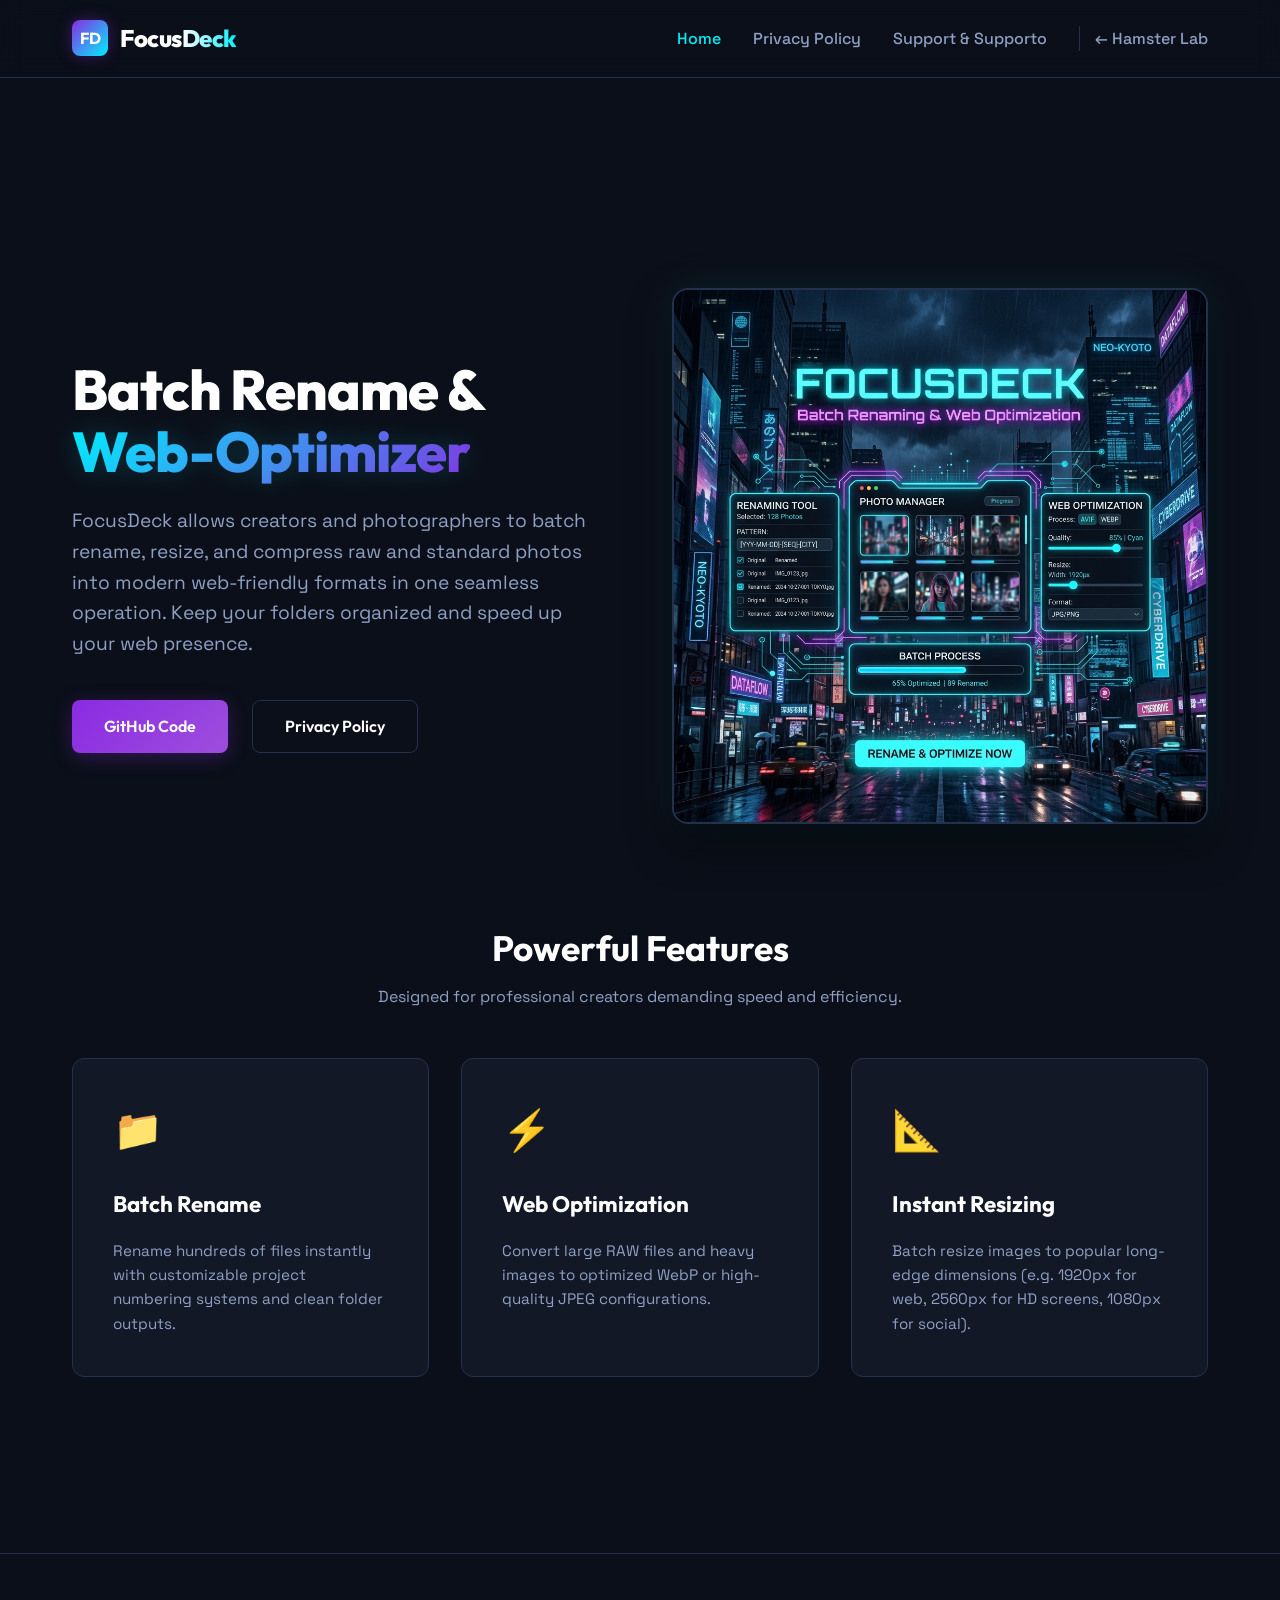
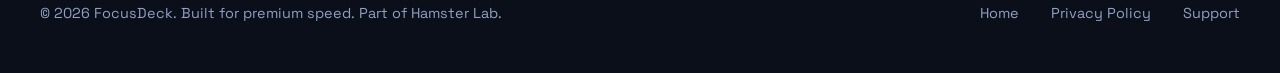
==== focusdeck/index.html @ ed293cb2 "Initial commit: Add developer portal, FocusDeck landing page, privacy policy, and assets" ====
<!DOCTYPE html>
<html lang="en">
<head>
    <meta charset="UTF-8">
    <meta name="viewport" content="width=device-width, initial-scale=1.0">
    <title>FocusDeck // Batch Rename & Web-Optimizer</title>
    <meta name="description" content="FocusDeck is a high-performance batch image renaming and web optimization tool for photographers and creators. Convert RAW and standard formats to WebP and JPEG.">
    <!-- Google Fonts -->
    <link rel="preconnect" href="https://fonts.googleapis.com">
    <link rel="preconnect" href="https://fonts.gstatic.com" crossorigin>
    <link href="https://fonts.googleapis.com/css2?family=Outfit:wght@300;400;600;800&family=Space+Grotesk:wght@400;500;700&display=swap" rel="stylesheet">
    <style>
        :root {
            --bg-base: #0b0f19;
            --bg-panel: #121826;
            --bg-inner: #1a2336;
            --color-accent: #8a2be2;
            --color-accent-hover: #9d4edd;
            --color-cyan: #00f0ff;
            --color-success: #00e676;
            --color-error: #ff1744;
            --text-primary: #ffffff;
            --text-muted: #8fa0c4;
            --border-muted: #24314c;
            --font-main: 'Space Grotesk', sans-serif;
            --font-title: 'Outfit', sans-serif;
        }

        * {
            box-sizing: border-box;
            margin: 0;
            padding: 0;
        }

        body {
            font-family: var(--font-main);
            background-color: var(--bg-base);
            color: var(--text-primary);
            line-height: 1.6;
            overflow-x: hidden;
        }

        /* Header / Navbar */
        header {
            position: fixed;
            top: 0;
            left: 0;
            right: 0;
            background: rgba(11, 15, 25, 0.8);
            backdrop-filter: blur(12px);
            border-bottom: 1px solid var(--border-muted);
            z-index: 1000;
            transition: all 0.3s ease;
        }

        .nav-container {
            max-width: 1200px;
            margin: 0 auto;
            display: flex;
            justify-content: space-between;
            align-items: center;
            padding: 1.2rem 2rem;
        }

        .logo-area {
            display: flex;
            align-items: center;
            gap: 12px;
            text-decoration: none;
            color: var(--text-primary);
            cursor: pointer;
        }

        .logo-icon {
            width: 36px;
            height: 36px;
            border-radius: 8px;
            background: linear-gradient(135deg, var(--color-accent), var(--color-cyan));
            display: flex;
            align-items: center;
            justify-content: center;
            font-weight: 700;
            font-family: var(--font-title);
            box-shadow: 0 0 15px rgba(138, 43, 226, 0.4);
        }

        .logo-text {
            font-family: var(--font-title);
            font-size: 1.5rem;
            font-weight: 800;
            letter-spacing: -0.5px;
        }

        .logo-text span {
            background: linear-gradient(to right, var(--text-primary), var(--color-cyan));
            -webkit-background-clip: text;
            -webkit-text-fill-color: transparent;
        }

        nav {
            display: flex;
            gap: 2rem;
        }

        nav a {
            color: var(--text-muted);
            text-decoration: none;
            font-weight: 500;
            transition: color 0.2s ease;
            cursor: pointer;
        }

        nav a:hover, nav a.active {
            color: var(--color-cyan);
        }

        /* Sections base */
        section {
            padding: 8rem 2rem 5rem;
            max-width: 1200px;
            margin: 0 auto;
            min-height: 80vh;
            display: none;
        }

        section.active {
            display: block;
            animation: fadeIn 0.5s ease-in-out forwards;
        }

        @keyframes fadeIn {
            from { opacity: 0; transform: translateY(15px); }
            to { opacity: 1; transform: translateY(0); }
        }

        /* Hero / Home Section */
        .hero {
            display: grid;
            grid-template-columns: 1fr 1fr;
            align-items: center;
            gap: 4rem;
            padding-top: 10rem;
        }

        .hero-info h1 {
            font-family: var(--font-title);
            font-size: 3.5rem;
            font-weight: 800;
            line-height: 1.1;
            margin-bottom: 1.5rem;
            letter-spacing: -1px;
        }

        .hero-info h1 span {
            background: linear-gradient(135deg, var(--color-cyan), var(--color-accent));
            -webkit-background-clip: text;
            -webkit-text-fill-color: transparent;
            text-shadow: 0 0 30px rgba(0, 240, 255, 0.2);
        }

        .hero-info p {
            color: var(--text-muted);
            font-size: 1.2rem;
            margin-bottom: 2.5rem;
        }

        .btn-group {
            display: flex;
            gap: 1.5rem;
        }

        .btn {
            display: inline-flex;
            align-items: center;
            justify-content: center;
            padding: 0.8rem 2rem;
            border-radius: 8px;
            font-family: var(--font-title);
            font-size: 1rem;
            font-weight: 600;
            text-decoration: none;
            transition: all 0.2s ease;
            cursor: pointer;
        }

        .btn-primary {
            background: linear-gradient(135deg, var(--color-accent), var(--color-accent-hover));
            color: white;
            box-shadow: 0 4px 20px rgba(138, 43, 226, 0.3);
            border: none;
        }

        .btn-primary:hover {
            transform: translateY(-2px);
            box-shadow: 0 6px 25px rgba(138, 43, 226, 0.5);
        }

        .btn-secondary {
            background: transparent;
            color: var(--text-primary);
            border: 1px solid var(--border-muted);
        }

        .btn-secondary:hover {
            border-color: var(--color-cyan);
            color: var(--color-cyan);
        }

        .hero-visual {
            position: relative;
            display: flex;
            justify-content: center;
            align-items: center;
        }

        .hero-visual img {
            max-width: 100%;
            border-radius: 16px;
            border: 2px solid var(--border-muted);
            box-shadow: 0 20px 40px rgba(0, 0, 0, 0.5), 0 0 40px rgba(0, 240, 255, 0.1);
        }

        /* Features Grid */
        .features-grid {
            display: grid;
            grid-template-columns: repeat(auto-fit, minmax(280px, 1fr));
            gap: 2rem;
            margin-top: 3rem;
        }

        .feature-card {
            background-color: var(--bg-panel);
            border: 1px solid var(--border-muted);
            border-radius: 12px;
            padding: 2.5rem;
            transition: all 0.3s ease;
        }

        .feature-card:hover {
            transform: translateY(-5px);
            border-color: var(--color-cyan);
            box-shadow: 0 10px 30px rgba(0, 240, 255, 0.05);
        }

        .feature-icon {
            font-size: 2.5rem;
            margin-bottom: 1.5rem;
            color: var(--color-cyan);
        }

        .feature-card h3 {
            font-family: var(--font-title);
            font-size: 1.4rem;
            margin-bottom: 1rem;
        }

        .feature-card p {
            color: var(--text-muted);
            font-size: 0.95rem;
        }

        /* Content Containers */
        .content-container {
            background-color: var(--bg-panel);
            border: 1px solid var(--border-muted);
            border-radius: 12px;
            padding: 3.5rem;
            max-width: 900px;
            margin: 0 auto;
        }

        .content-container h2 {
            font-family: var(--font-title);
            font-size: 2.2rem;
            margin-bottom: 1.5rem;
            background: linear-gradient(135deg, #fff, var(--color-cyan));
            -webkit-background-clip: text;
            -webkit-text-fill-color: transparent;
        }

        .content-container h3 {
            font-family: var(--font-title);
            font-size: 1.3rem;
            margin-top: 2rem;
            margin-bottom: 0.8rem;
            color: var(--color-cyan);
        }

        .content-container p, .content-container ul {
            color: var(--text-muted);
            margin-bottom: 1.2rem;
            font-size: 1.05rem;
        }

        .content-container ul {
            padding-left: 1.5rem;
        }

        .content-container li {
            margin-bottom: 0.5rem;
        }

        /* Footer */
        footer {
            border-top: 1px solid var(--border-muted);
            background-color: var(--bg-base);
            padding: 3rem 2rem;
            margin-top: 6rem;
        }

        .footer-content {
            max-width: 1200px;
            margin: 0 auto;
            display: flex;
            justify-content: space-between;
            align-items: center;
            flex-wrap: wrap;
            gap: 1.5rem;
        }

        .footer-text {
            color: var(--text-muted);
            font-size: 0.9rem;
        }

        .footer-links {
            display: flex;
            gap: 2rem;
        }

        .footer-links a {
            color: var(--text-muted);
            text-decoration: none;
            font-size: 0.9rem;
            transition: color 0.2s ease;
            cursor: pointer;
        }

        .footer-links a:hover {
            color: var(--color-cyan);
        }
    </style>
</head>
<body>

    <header>
        <div class="nav-container">
            <a onclick="showSection('home')" class="logo-area">
                <div class="logo-icon">FD</div>
                <div class="logo-text">Focus<span>Deck</span></div>
            </a>
            <nav>
                <a id="nav-home" onclick="showSection('home')" class="active">Home</a>
                <a id="nav-privacy" onclick="showSection('privacy')">Privacy Policy</a>
                <a id="nav-support" onclick="showSection('support')">Support & Supporto</a>
                <a href="../" style="color: var(--text-muted); border-left: 1px solid var(--border-muted); padding-left: 15px;">← Hamster Lab</a>
            </nav>
        </div>
    </header>

    <!-- HOME SECTION -->
    <section id="home" class="active">
        <div class="hero">
            <div class="hero-info">
                <h1>Batch Rename & <span>Web-Optimizer</span></h1>
                <p>FocusDeck allows creators and photographers to batch rename, resize, and compress raw and standard photos into modern web-friendly formats in one seamless operation. Keep your folders organized and speed up your web presence.</p>
                <div class="btn-group">
                    <a href="https://github.com/warhamster8/focus_deck" class="btn btn-primary">GitHub Code</a>
                    <a onclick="showSection('privacy')" class="btn btn-secondary">Privacy Policy</a>
                </div>
            </div>
            <div class="hero-visual">
                <img src="assets/hero.png" alt="FocusDeck UI Screenshot Mockup">
            </div>
        </div>

        <div style="margin-top: 6rem; text-align: center;">
            <h2 style="font-family: var(--font-title); font-size: 2.2rem; margin-bottom: 0.5rem;">Powerful Features</h2>
            <p style="color: var(--text-muted); margin-bottom: 2rem;">Designed for professional creators demanding speed and efficiency.</p>
        </div>

        <div class="features-grid">
            <div class="feature-card">
                <div class="feature-icon">📁</div>
                <h3>Batch Rename</h3>
                <p>Rename hundreds of files instantly with customizable project numbering systems and clean folder outputs.</p>
            </div>
            <div class="feature-card">
                <div class="feature-icon">⚡</div>
                <h3>Web Optimization</h3>
                <p>Convert large RAW files and heavy images to optimized WebP or high-quality JPEG configurations.</p>
            </div>
            <div class="feature-card">
                <div class="feature-icon">📐</div>
                <h3>Instant Resizing</h3>
                <p>Batch resize images to popular long-edge dimensions (e.g. 1920px for web, 2560px for HD screens, 1080px for social).</p>
            </div>
        </div>
    </section>

    <!-- PRIVACY POLICY SECTION -->
    <section id="privacy">
        <div class="content-container">
            <h2>Privacy Policy</h2>
            <p><strong>Last updated: May 25, 2026</strong></p>
            
            <p>This Privacy Policy describes how <strong>FocusDeck</strong> processes and handles your data. We respect your privacy and are committed to protecting it.</p>
            
            <h3>1. Personal Data & Information Collection</h3>
            <p>FocusDeck is a fully local application. We <strong>do not collect, store, transmit, or share</strong> any personal information, usage metrics, diagnostic telemetry, or analytics data. All your actions, including folder choices, files processed, and optimization settings, remain strictly on your local computer.</p>
            
            <h3>2. File Processing</h3>
            <p>All image loading, renaming, conversions, and resizing calculations are performed entirely <strong>on your local machine</strong>. FocusDeck does not upload your files to any external servers or third-party web services.</p>
            
            <h3>3. Third-Party Services</h3>
            <p>FocusDeck does not integrate with any third-party advertising networks, tracking libraries, or analytics platforms.</p>
            
            <h3>4. Updates & Changes</h3>
            <p>We may update our Privacy Policy from time to time. Any changes will be posted on this page with an updated modification date.</p>
            
            <h3>5. Contact Us</h3>
            <p>If you have any questions or suggestions about our Privacy Policy, do not hesitate to contact us at the support page provided on this website.</p>
        </div>
    </section>

    <!-- SUPPORT SECTION -->
    <section id="support">
        <div class="content-container">
            <h2>Support & Supporto Tecnico</h2>
            <p>Need help or have questions about FocusDeck? We're here to help you get the most out of your batch image renaming and optimization.</p>
            
            <h3>How to get support:</h3>
            <ul>
                <li><strong>GitHub Issues (Recommended):</strong> Submit bugs or request new features directly on our <a href="https://github.com/warhamster8/focus_deck/issues" style="color: var(--color-cyan); text-decoration: none;">GitHub Issues Page</a>.</li>
                <li><strong>Contact Creator:</strong> Open an inquiry or join the discussion in the repository repository.</li>
            </ul>
            
            <h3>Frequently Asked Questions:</h3>
            <p><strong>Q: What file formats are supported?</strong><br>A: FocusDeck supports RAW formats (RAF, CR2, NEF, DNG, ARW, ORF, RW2, etc.) and standard formats (JPEG, PNG).</p>
            <p><strong>Q: Can I use it offline?</strong><br>A: Yes! FocusDeck runs entirely locally on your machine and does not require an active internet connection to process photos.</p>
        </div>
    </section>

    <footer>
        <div class="footer-content">
            <div class="footer-text">
                &copy; 2026 FocusDeck. Built for premium speed. Part of Hamster Lab.
            </div>
            <div class="footer-links">
                <a onclick="showSection('home')">Home</a>
                <a onclick="showSection('privacy')">Privacy Policy</a>
                <a onclick="showSection('support')">Support</a>
            </div>
        </div>
    </footer>

    <script>
        function showSection(sectionId) {
            // Hide all sections
            document.querySelectorAll('section').forEach(section => {
                section.classList.remove('active');
            });
            // Show target section
            document.getElementById(sectionId).classList.add('active');

            // Update nav active state
            document.querySelectorAll('nav a').forEach(link => {
                link.classList.remove('active');
            });
            const activeLink = document.getElementById('nav-' + sectionId);
            if (activeLink) {
                activeLink.classList.add('active');
            }

            // Scroll to top
            window.scrollTo({ top: 0, behavior: 'smooth' });
        }
    </script>
</body>
</html>
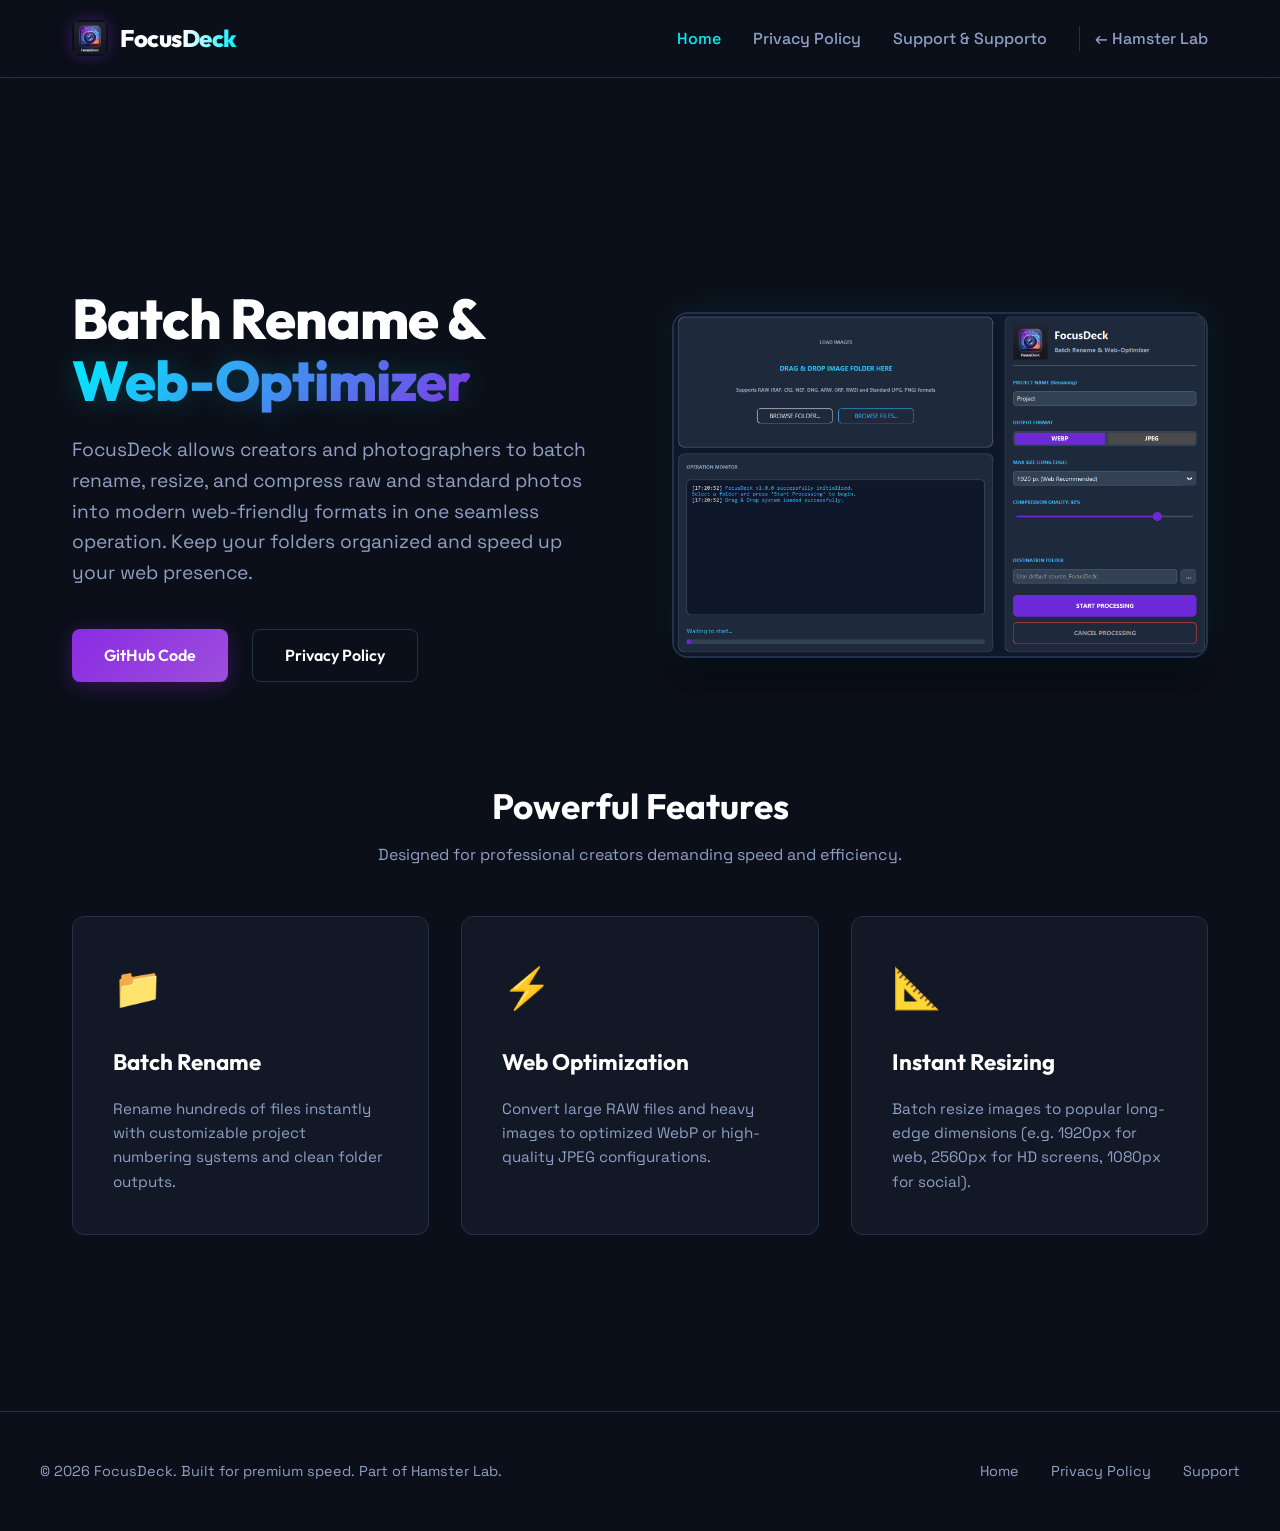
==== commit 18dcf133: "design: use official application logo and real application screenshot in landing pages" ====
--- a/focusdeck/index.html
+++ b/focusdeck/index.html
@@ -71,16 +71,11 @@
             cursor: pointer;
         }
 
-        .logo-icon {
+        .logo-img {
             width: 36px;
             height: 36px;
             border-radius: 8px;
-            background: linear-gradient(135deg, var(--color-accent), var(--color-cyan));
-            display: flex;
-            align-items: center;
-            justify-content: center;
-            font-weight: 700;
-            font-family: var(--font-title);
+            object-fit: contain;
             box-shadow: 0 0 15px rgba(138, 43, 226, 0.4);
         }
 
@@ -346,7 +341,7 @@
     <header>
         <div class="nav-container">
             <a onclick="showSection('home')" class="logo-area">
-                <div class="logo-icon">FD</div>
+                <img src="assets/logo.png" class="logo-img" alt="FocusDeck Logo">
                 <div class="logo-text">Focus<span>Deck</span></div>
             </a>
             <nav>
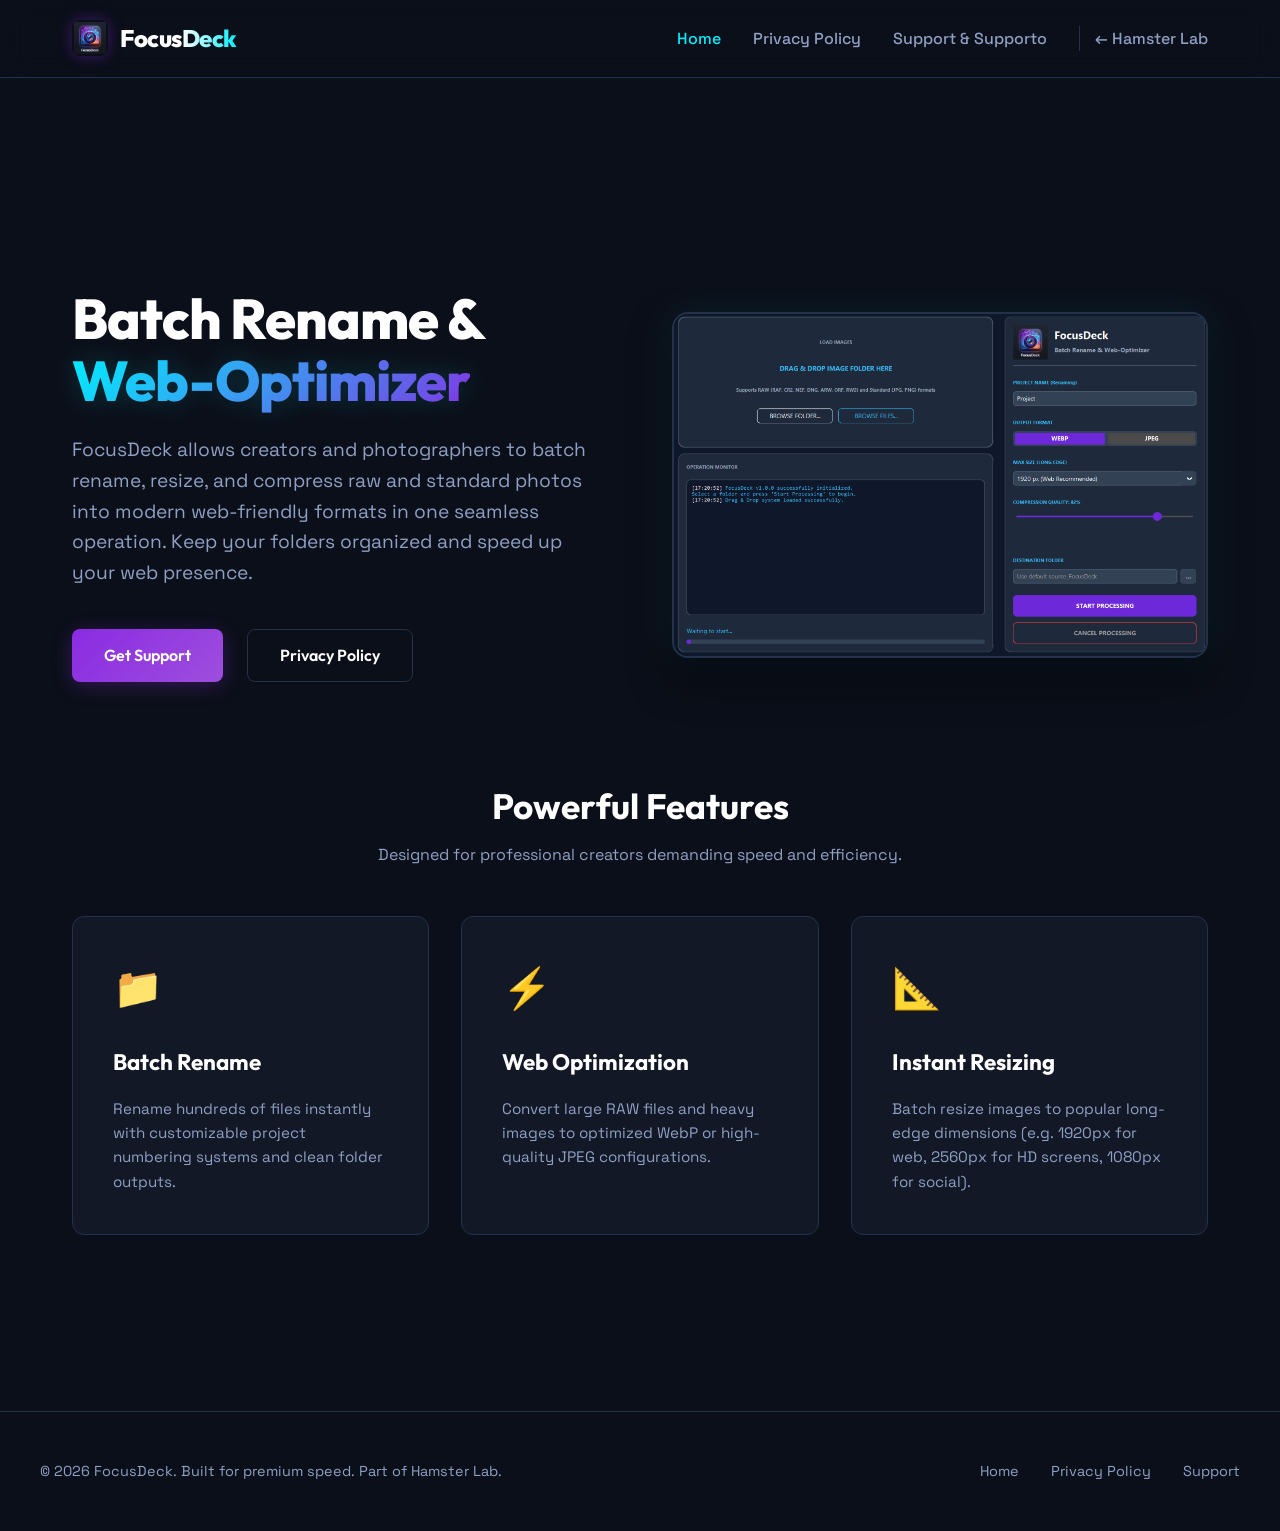
==== commit 2cd9e176: "docs: remove github links and add email support" ====
--- a/focusdeck/index.html
+++ b/focusdeck/index.html
@@ -360,7 +360,7 @@
                 <h1>Batch Rename & <span>Web-Optimizer</span></h1>
                 <p>FocusDeck allows creators and photographers to batch rename, resize, and compress raw and standard photos into modern web-friendly formats in one seamless operation. Keep your folders organized and speed up your web presence.</p>
                 <div class="btn-group">
-                    <a href="https://github.com/warhamster8/focus_deck" class="btn btn-primary">GitHub Code</a>
+                    <a onclick="showSection('support')" class="btn btn-primary">Get Support</a>
                     <a onclick="showSection('privacy')" class="btn btn-secondary">Privacy Policy</a>
                 </div>
             </div>
@@ -426,8 +426,8 @@
             
             <h3>How to get support:</h3>
             <ul>
-                <li><strong>GitHub Issues (Recommended):</strong> Submit bugs or request new features directly on our <a href="https://github.com/warhamster8/focus_deck/issues" style="color: var(--color-cyan); text-decoration: none;">GitHub Issues Page</a>.</li>
-                <li><strong>Contact Creator:</strong> Open an inquiry or join the discussion in the repository repository.</li>
+                <li><strong>Email Support:</strong> Send us your questions or issues directly at <a href="mailto:support@hamsterlabs.com" style="color: var(--color-cyan); text-decoration: none;">support@hamsterlabs.com</a>.</li>
+                <li><strong>Feature Requests:</strong> Feel free to send suggestions for new features via email.</li>
             </ul>
             
             <h3>Frequently Asked Questions:</h3>
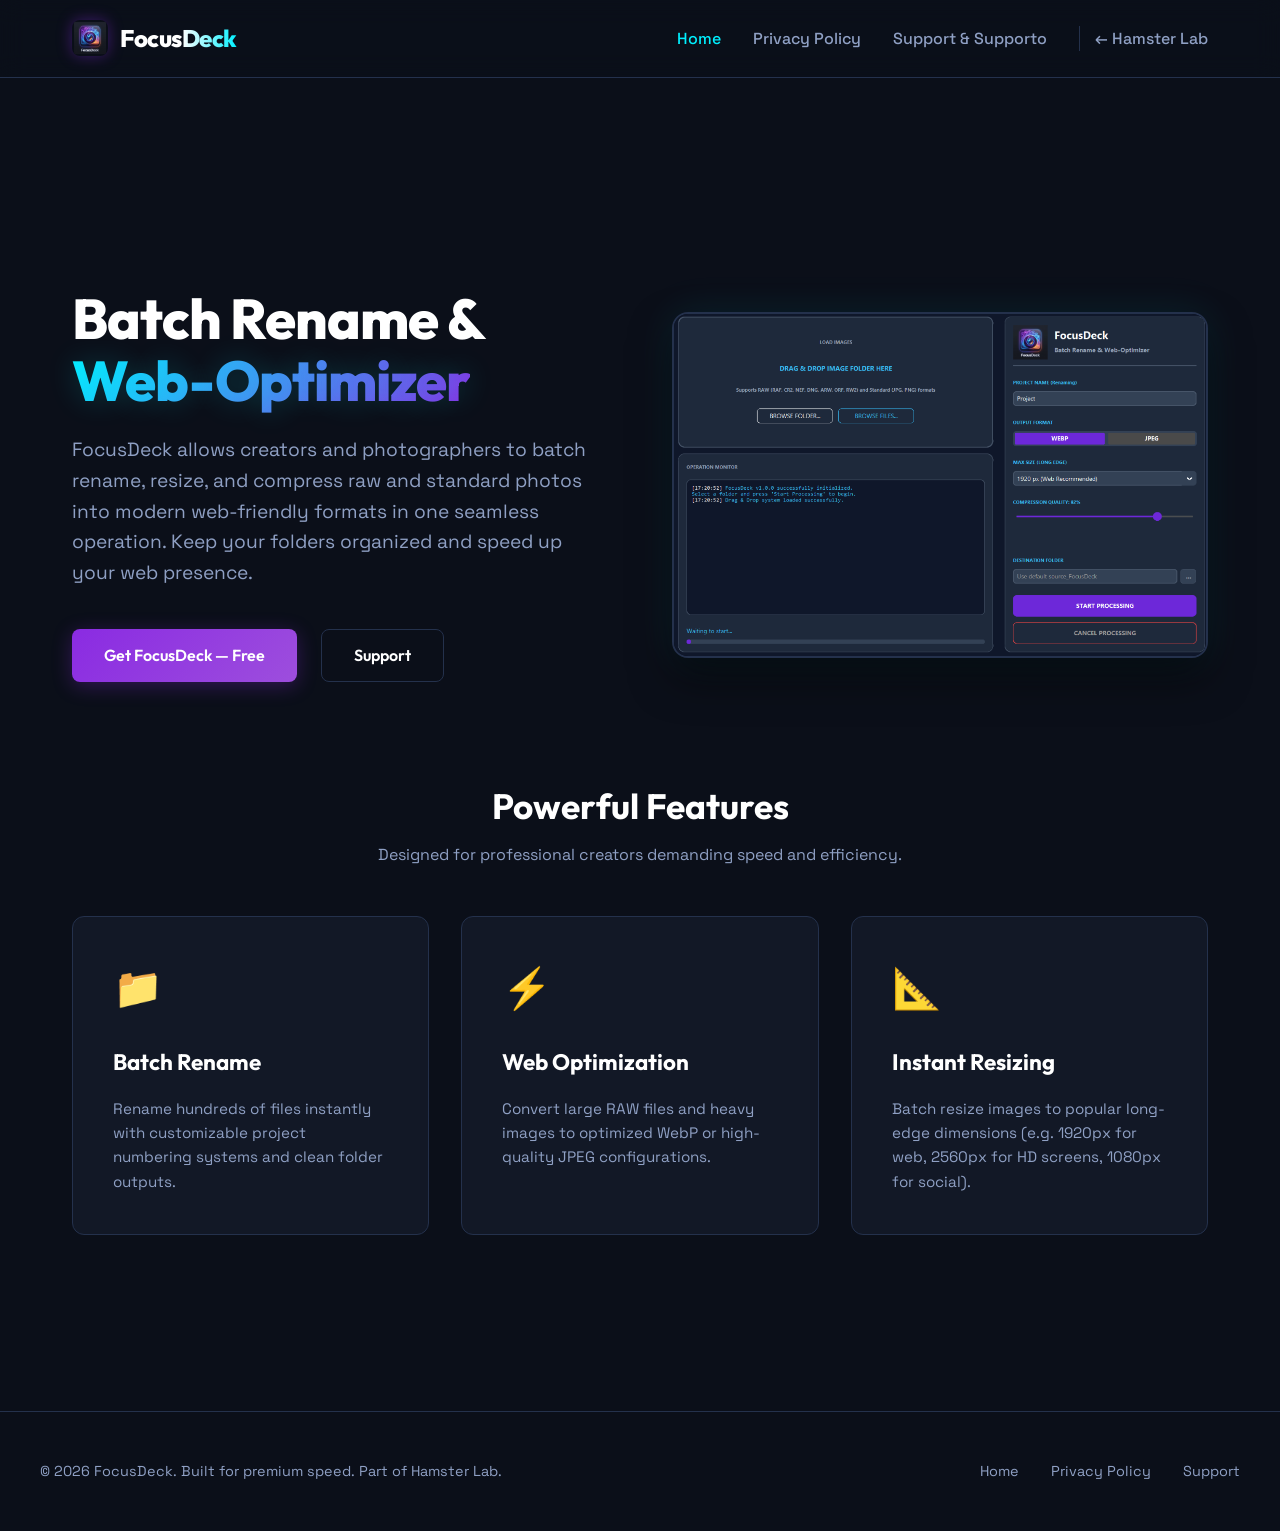
==== commit 6e3bbacf: "Collega i pulsanti software ai prodotti Gumroad (offerta libera) - LiveMark: 'Get LiveMark' ora punt" ====
--- a/focusdeck/index.html
+++ b/focusdeck/index.html
@@ -360,8 +360,8 @@
                 <h1>Batch Rename & <span>Web-Optimizer</span></h1>
                 <p>FocusDeck allows creators and photographers to batch rename, resize, and compress raw and standard photos into modern web-friendly formats in one seamless operation. Keep your folders organized and speed up your web presence.</p>
                 <div class="btn-group">
-                    <a onclick="showSection('support')" class="btn btn-primary">Get Support</a>
-                    <a onclick="showSection('privacy')" class="btn btn-secondary">Privacy Policy</a>
+                    <a href="https://hamsterlab.gumroad.com/l/focusdeck" target="_blank" class="btn btn-primary">Get FocusDeck — Free</a>
+                    <a onclick="showSection('support')" class="btn btn-secondary">Support</a>
                 </div>
             </div>
             <div class="hero-visual">
@@ -426,8 +426,7 @@
             
             <h3>How to get support:</h3>
             <ul>
-                <li><strong>Email Support:</strong> Send us your questions or issues directly at <a href="mailto:support@hamsterlabs.com" style="color: var(--color-cyan); text-decoration: none;">support@hamsterlabs.com</a>.</li>
-                <li><strong>Feature Requests:</strong> Feel free to send suggestions for new features via email.</li>
+                <li><strong>Bug & Support:</strong> Open an issue directly on our <a href="https://github.com/warhamster8/focus_deck/issues" target="_blank" style="color: var(--color-cyan); text-decoration: none;">GitHub Issues Page</a>.</li>
             </ul>
             
             <h3>Frequently Asked Questions:</h3>
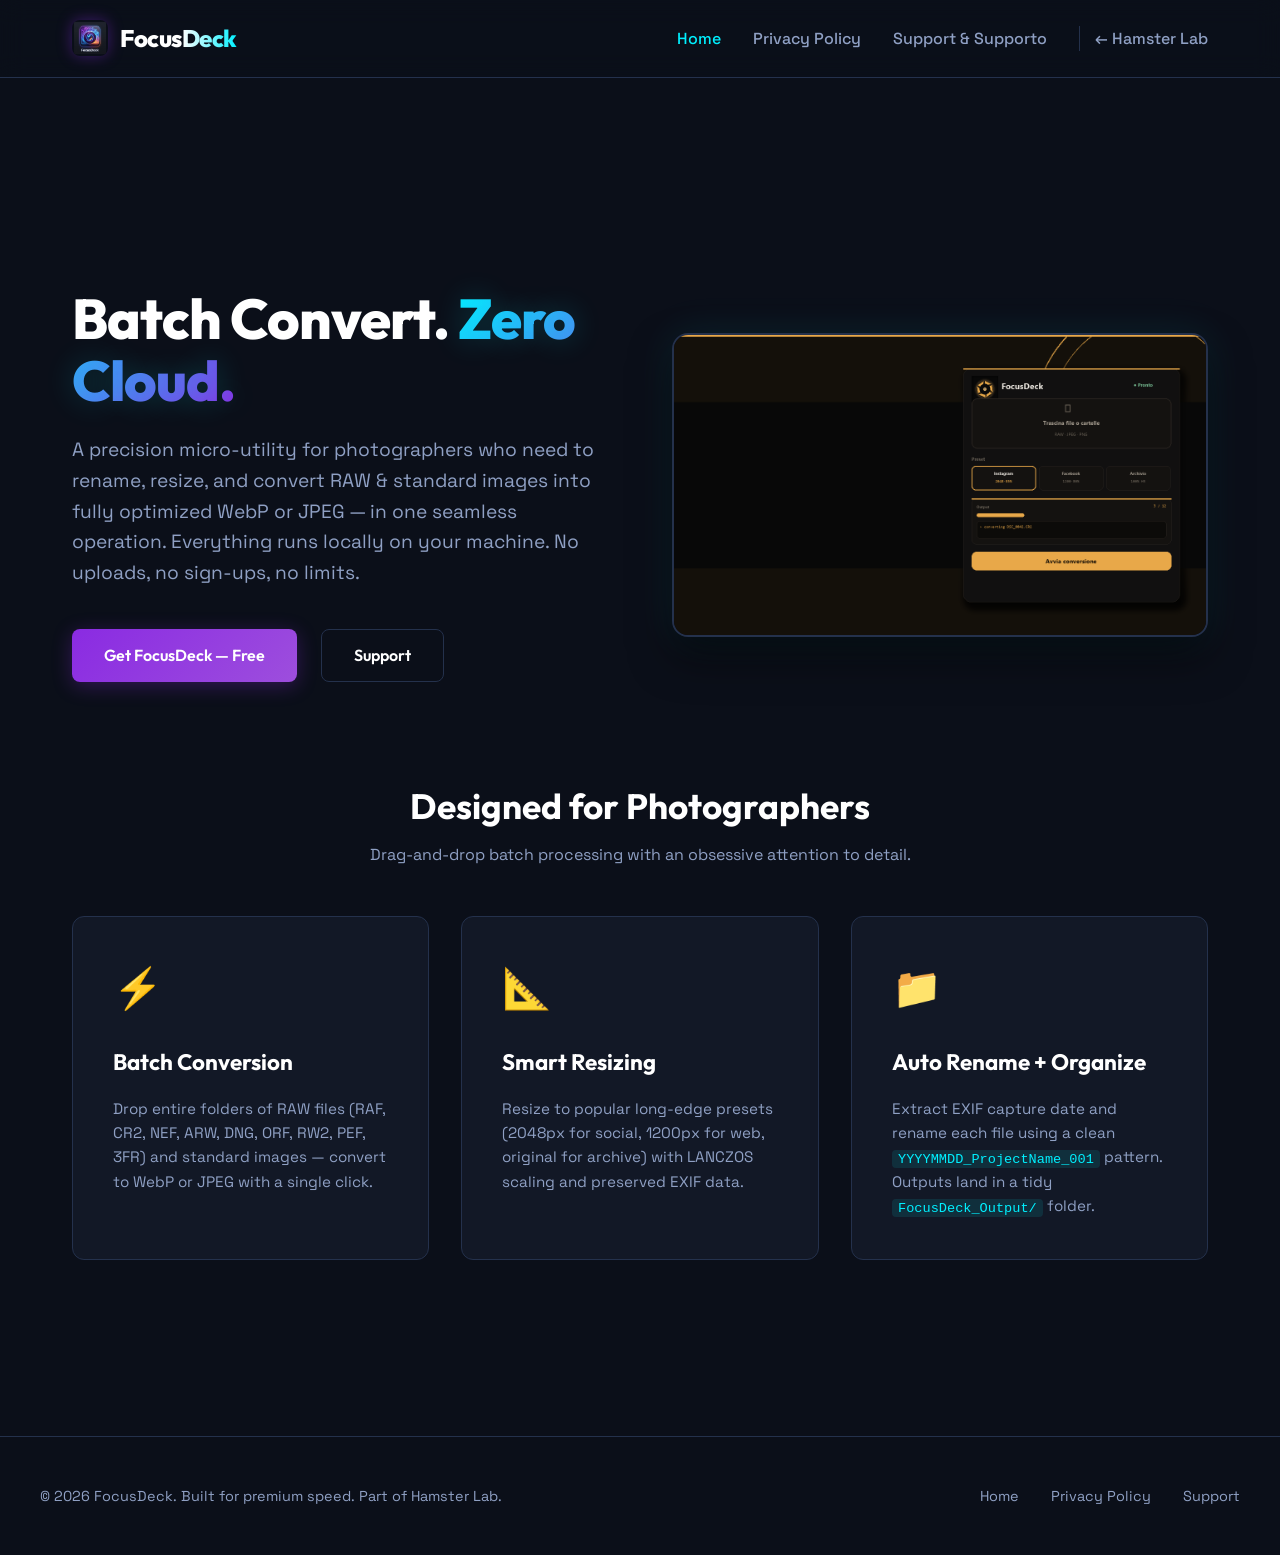
==== commit 9c24a895: "Update FocusDeck landing page and privacy policy - Revised software description to emphasize batch c" ====
--- a/focusdeck/index.html
+++ b/focusdeck/index.html
@@ -3,8 +3,9 @@
 <head>
     <meta charset="UTF-8">
     <meta name="viewport" content="width=device-width, initial-scale=1.0">
-    <title>FocusDeck // Batch Rename & Web-Optimizer</title>
-    <meta name="description" content="FocusDeck is a high-performance batch image renaming and web optimization tool for photographers and creators. Convert RAW and standard formats to WebP and JPEG.">
+    <title>FocusDeck // Batch Convert. Zero Cloud.</title>
+    <meta name="description" content="FocusDeck is a high-performance batch image converter and web optimization tool for photographers and creators. Convert RAW and standard formats to WebP and JPEG — fully offline.">
+    <link rel="icon" type="image/png" href="assets/logo.png">
     <!-- Google Fonts -->
     <link rel="preconnect" href="https://fonts.googleapis.com">
     <link rel="preconnect" href="https://fonts.gstatic.com" crossorigin>
@@ -254,6 +255,14 @@
             font-size: 0.95rem;
         }
 
+        .feature-card code {
+            background: rgba(0, 240, 255, 0.1);
+            color: var(--color-cyan);
+            padding: 0.1rem 0.4rem;
+            border-radius: 4px;
+            font-size: 0.85rem;
+        }
+
         /* Content Containers */
         .content-container {
             background-color: var(--bg-panel);
@@ -357,38 +366,38 @@
     <section id="home" class="active">
         <div class="hero">
             <div class="hero-info">
-                <h1>Batch Rename & <span>Web-Optimizer</span></h1>
-                <p>FocusDeck allows creators and photographers to batch rename, resize, and compress raw and standard photos into modern web-friendly formats in one seamless operation. Keep your folders organized and speed up your web presence.</p>
+                <h1>Batch Convert. <span>Zero Cloud.</span></h1>
+                <p>A precision micro-utility for photographers who need to rename, resize, and convert RAW &amp; standard images into fully optimized WebP or JPEG — in one seamless operation. Everything runs locally on your machine. No uploads, no sign-ups, no limits.</p>
                 <div class="btn-group">
                     <a href="https://hamsterlab.gumroad.com/l/focusdeck" target="_blank" class="btn btn-primary">Get FocusDeck — Free</a>
                     <a onclick="showSection('support')" class="btn btn-secondary">Support</a>
                 </div>
             </div>
             <div class="hero-visual">
-                <img src="assets/hero.png" alt="FocusDeck UI Screenshot Mockup">
+                <img src="assets/hero.png" alt="FocusDeck App Mockup">
             </div>
         </div>
 
         <div style="margin-top: 6rem; text-align: center;">
-            <h2 style="font-family: var(--font-title); font-size: 2.2rem; margin-bottom: 0.5rem;">Powerful Features</h2>
-            <p style="color: var(--text-muted); margin-bottom: 2rem;">Designed for professional creators demanding speed and efficiency.</p>
+            <h2 style="font-family: var(--font-title); font-size: 2.2rem; margin-bottom: 0.5rem;">Designed for Photographers</h2>
+            <p style="color: var(--text-muted); margin-bottom: 2rem;">Drag-and-drop batch processing with an obsessive attention to detail.</p>
         </div>
 
         <div class="features-grid">
             <div class="feature-card">
-                <div class="feature-icon">📁</div>
-                <h3>Batch Rename</h3>
-                <p>Rename hundreds of files instantly with customizable project numbering systems and clean folder outputs.</p>
-            </div>
-            <div class="feature-card">
                 <div class="feature-icon">⚡</div>
-                <h3>Web Optimization</h3>
-                <p>Convert large RAW files and heavy images to optimized WebP or high-quality JPEG configurations.</p>
+                <h3>Batch Conversion</h3>
+                <p>Drop entire folders of RAW files (RAF, CR2, NEF, ARW, DNG, ORF, RW2, PEF, 3FR) and standard images — convert to WebP or JPEG with a single click.</p>
             </div>
             <div class="feature-card">
                 <div class="feature-icon">📐</div>
-                <h3>Instant Resizing</h3>
-                <p>Batch resize images to popular long-edge dimensions (e.g. 1920px for web, 2560px for HD screens, 1080px for social).</p>
+                <h3>Smart Resizing</h3>
+                <p>Resize to popular long-edge presets (2048px for social, 1200px for web, original for archive) with LANCZOS scaling and preserved EXIF data.</p>
+            </div>
+            <div class="feature-card">
+                <div class="feature-icon">📁</div>
+                <h3>Auto Rename + Organize</h3>
+                <p>Extract EXIF capture date and rename each file using a clean <code>YYYYMMDD_ProjectName_001</code> pattern. Outputs land in a tidy <code>FocusDeck_Output/</code> folder.</p>
             </div>
         </div>
     </section>
@@ -397,7 +406,7 @@
     <section id="privacy">
         <div class="content-container">
             <h2>Privacy Policy</h2>
-            <p><strong>Last updated: May 25, 2026</strong></p>
+            <p><strong>Last updated: June 9, 2026</strong></p>
             
             <p>This Privacy Policy describes how <strong>FocusDeck</strong> processes and handles your data. We respect your privacy and are committed to protecting it.</p>
             
@@ -430,8 +439,10 @@
             </ul>
             
             <h3>Frequently Asked Questions:</h3>
-            <p><strong>Q: What file formats are supported?</strong><br>A: FocusDeck supports RAW formats (RAF, CR2, NEF, DNG, ARW, ORF, RW2, etc.) and standard formats (JPEG, PNG).</p>
-            <p><strong>Q: Can I use it offline?</strong><br>A: Yes! FocusDeck runs entirely locally on your machine and does not require an active internet connection to process photos.</p>
+            <p><strong>Q: What file formats are supported?</strong><br>A: FocusDeck supports all major RAW formats (RAF, CR2, NEF, DNG, ARW, ORF, RW2, PEF, 3FR) and standard formats (JPEG, PNG).</p>
+            <p><strong>Q: Does it run fully offline?</strong><br>A: Yes. FocusDeck runs entirely on your local machine — no internet connection required. No data ever leaves your computer.</p>
+            <p><strong>Q: Which output formats are available?</strong><br>A: You can export to optimized WebP (best compression for web) or high-quality JPEG with configurable quality and resizing presets.</p>
+            <p><strong>Q: Is FocusDeck really free?</strong><br>A: Yes — the application is completely free to download and use. If it helps your workflow, you can support the project with a voluntary contribution via Gumroad. No purchase required, no paywall.</p>
         </div>
     </section>
 
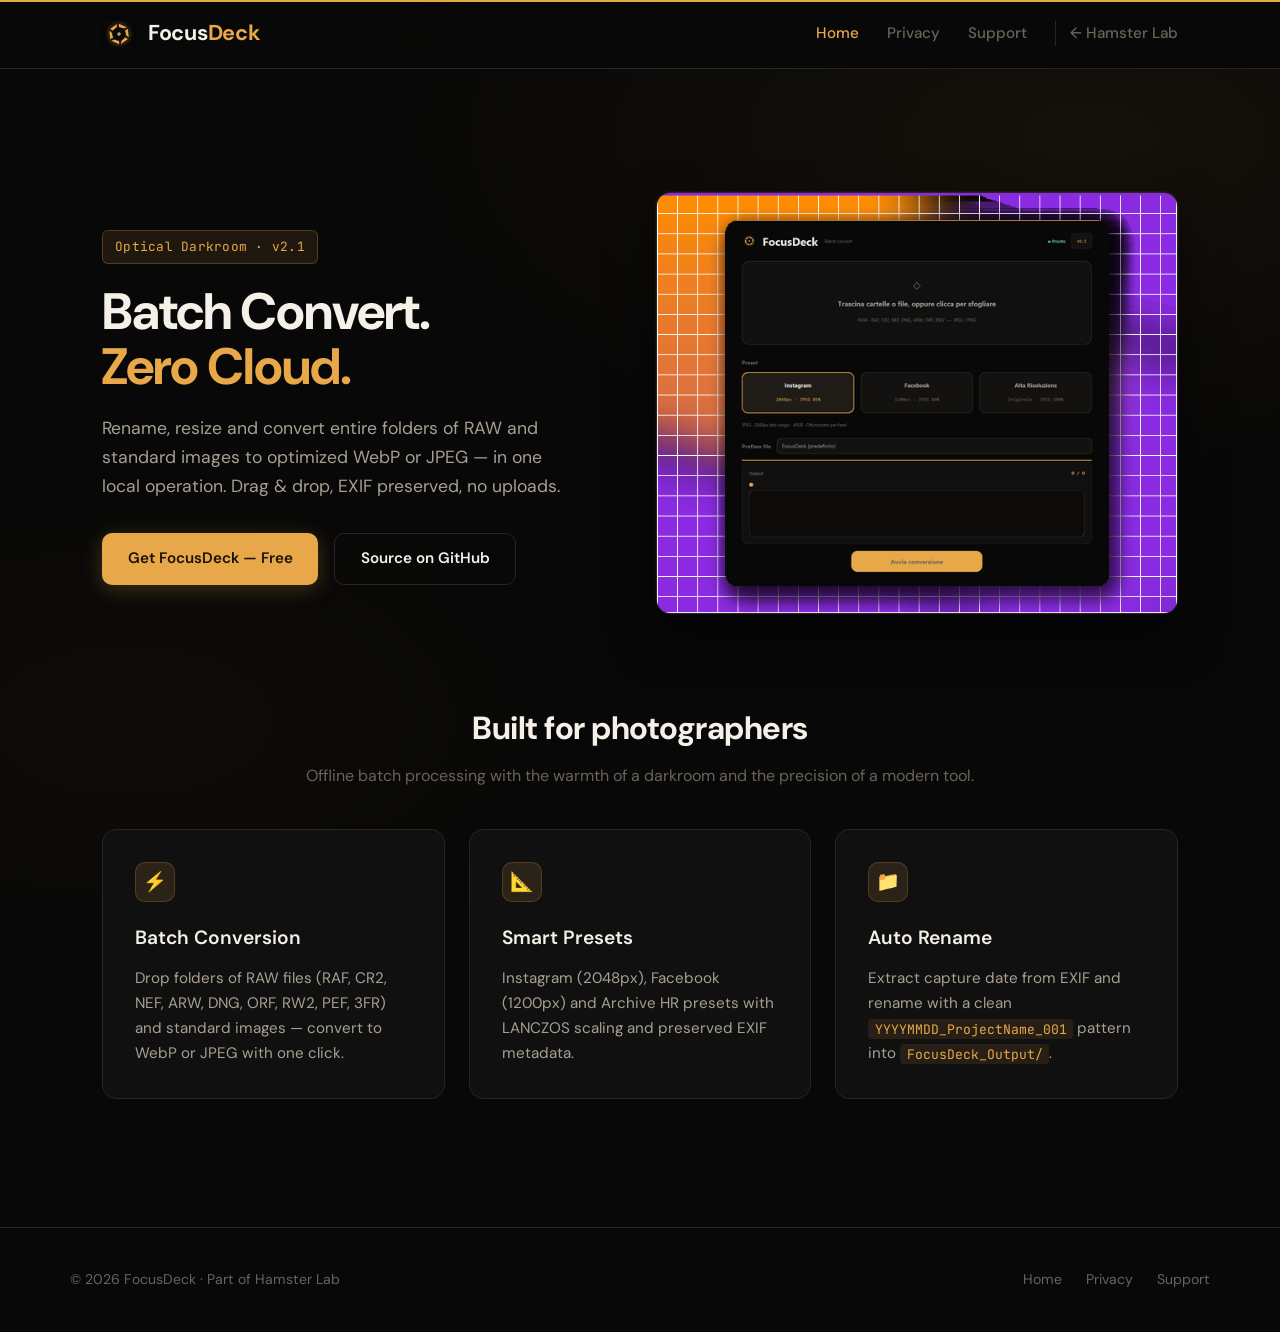
==== commit 987fbbcb: "Use real FocusDeck screenshot on grid background for site visuals. Replace generated mockups with a " ====
--- a/focusdeck/index.html
+++ b/focusdeck/index.html
@@ -4,63 +4,77 @@
     <meta charset="UTF-8">
     <meta name="viewport" content="width=device-width, initial-scale=1.0">
     <title>FocusDeck // Batch Convert. Zero Cloud.</title>
-    <meta name="description" content="FocusDeck is a high-performance batch image converter and web optimization tool for photographers and creators. Convert RAW and standard formats to WebP and JPEG — fully offline.">
+    <meta name="description" content="FocusDeck is a high-performance batch image converter for photographers. Convert RAW and standard formats to WebP and JPEG — fully offline, drag & drop, EXIF-safe.">
+    <meta property="og:title" content="FocusDeck — Batch Convert. Zero Cloud.">
+    <meta property="og:description" content="Rename, resize and convert RAW & JPEG batches locally. No cloud, no sign-up.">
+    <meta property="og:image" content="assets/github-cover.png">
     <link rel="icon" type="image/png" href="assets/logo.png">
-    <!-- Google Fonts -->
     <link rel="preconnect" href="https://fonts.googleapis.com">
     <link rel="preconnect" href="https://fonts.gstatic.com" crossorigin>
-    <link href="https://fonts.googleapis.com/css2?family=Outfit:wght@300;400;600;800&family=Space+Grotesk:wght@400;500;700&display=swap" rel="stylesheet">
+    <link href="https://fonts.googleapis.com/css2?family=DM+Sans:ital,opsz,wght@0,9..40,400;0,9..40,500;0,9..40,600;0,9..40,700;1,9..40,400&family=JetBrains+Mono:wght@400;500&display=swap" rel="stylesheet">
     <style>
         :root {
-            --bg-base: #0b0f19;
-            --bg-panel: #121826;
-            --bg-inner: #1a2336;
-            --color-accent: #8a2be2;
-            --color-accent-hover: #9d4edd;
-            --color-cyan: #00f0ff;
-            --color-success: #00e676;
-            --color-error: #ff1744;
-            --text-primary: #ffffff;
-            --text-muted: #8fa0c4;
-            --border-muted: #24314c;
-            --font-main: 'Space Grotesk', sans-serif;
-            --font-title: 'Outfit', sans-serif;
-        }
-
-        * {
-            box-sizing: border-box;
-            margin: 0;
-            padding: 0;
-        }
+            --bg-base: #080808;
+            --bg-panel: #111010;
+            --bg-card: #181614;
+            --bg-inner: #141210;
+            --color-accent: #E8A849;
+            --color-accent-hover: #F0BC6A;
+            --color-success: #7EC89B;
+            --color-error: #C45C5C;
+            --text-primary: #F5F0E8;
+            --text-secondary: #A89F92;
+            --text-muted: #6B6358;
+            --border-muted: #2a2520;
+            --font-main: 'DM Sans', 'Segoe UI', sans-serif;
+            --font-mono: 'JetBrains Mono', 'Consolas', monospace;
+        }
+
+        * { box-sizing: border-box; margin: 0; padding: 0; }
 
         body {
             font-family: var(--font-main);
             background-color: var(--bg-base);
             color: var(--text-primary);
-            line-height: 1.6;
+            line-height: 1.65;
             overflow-x: hidden;
         }
 
-        /* Header / Navbar */
+        body::before {
+            content: '';
+            position: fixed;
+            inset: 0;
+            background:
+                radial-gradient(ellipse 60% 40% at 85% 15%, rgba(232, 168, 73, 0.06), transparent),
+                radial-gradient(ellipse 40% 30% at 10% 80%, rgba(232, 168, 73, 0.03), transparent);
+            pointer-events: none;
+            z-index: 0;
+        }
+
         header {
             position: fixed;
-            top: 0;
-            left: 0;
-            right: 0;
-            background: rgba(11, 15, 25, 0.8);
-            backdrop-filter: blur(12px);
+            top: 0; left: 0; right: 0;
+            background: rgba(8, 8, 8, 0.88);
+            backdrop-filter: blur(14px);
             border-bottom: 1px solid var(--border-muted);
             z-index: 1000;
-            transition: all 0.3s ease;
+        }
+
+        header::after {
+            content: '';
+            position: absolute;
+            top: 0; left: 0; right: 0;
+            height: 2px;
+            background: var(--color-accent);
         }
 
         .nav-container {
-            max-width: 1200px;
+            max-width: 1140px;
             margin: 0 auto;
             display: flex;
             justify-content: space-between;
             align-items: center;
-            padding: 1.2rem 2rem;
+            padding: 1rem 2rem;
         }
 
         .logo-area {
@@ -73,47 +87,38 @@
         }
 
         .logo-img {
-            width: 36px;
-            height: 36px;
+            width: 34px;
+            height: 34px;
             border-radius: 8px;
             object-fit: contain;
-            box-shadow: 0 0 15px rgba(138, 43, 226, 0.4);
         }
 
         .logo-text {
-            font-family: var(--font-title);
-            font-size: 1.5rem;
-            font-weight: 800;
-            letter-spacing: -0.5px;
-        }
-
-        .logo-text span {
-            background: linear-gradient(to right, var(--text-primary), var(--color-cyan));
-            -webkit-background-clip: text;
-            -webkit-text-fill-color: transparent;
-        }
-
-        nav {
-            display: flex;
-            gap: 2rem;
-        }
+            font-size: 1.35rem;
+            font-weight: 700;
+            letter-spacing: -0.3px;
+        }
+
+        .logo-text span { color: var(--color-accent); }
+
+        nav { display: flex; gap: 1.75rem; align-items: center; }
 
         nav a {
             color: var(--text-muted);
             text-decoration: none;
             font-weight: 500;
+            font-size: 0.95rem;
             transition: color 0.2s ease;
             cursor: pointer;
         }
 
-        nav a:hover, nav a.active {
-            color: var(--color-cyan);
-        }
-
-        /* Sections base */
+        nav a:hover, nav a.active { color: var(--color-accent); }
+
         section {
-            padding: 8rem 2rem 5rem;
-            max-width: 1200px;
+            position: relative;
+            z-index: 1;
+            padding: 7rem 2rem 4rem;
+            max-width: 1140px;
             margin: 0 auto;
             min-height: 80vh;
             display: none;
@@ -121,58 +126,61 @@
 
         section.active {
             display: block;
-            animation: fadeIn 0.5s ease-in-out forwards;
+            animation: fadeIn 0.45s ease forwards;
         }
 
         @keyframes fadeIn {
-            from { opacity: 0; transform: translateY(15px); }
+            from { opacity: 0; transform: translateY(12px); }
             to { opacity: 1; transform: translateY(0); }
         }
 
-        /* Hero / Home Section */
         .hero {
             display: grid;
-            grid-template-columns: 1fr 1fr;
-            align-items: center;
-            gap: 4rem;
-            padding-top: 10rem;
+            grid-template-columns: 1fr 1.05fr;
+            align-items: center;
+            gap: 3.5rem;
+            padding-top: 5rem;
         }
 
         .hero-info h1 {
-            font-family: var(--font-title);
-            font-size: 3.5rem;
-            font-weight: 800;
-            line-height: 1.1;
-            margin-bottom: 1.5rem;
+            font-size: clamp(2.4rem, 4vw, 3.4rem);
+            font-weight: 700;
+            line-height: 1.08;
+            margin-bottom: 1.25rem;
             letter-spacing: -1px;
         }
 
-        .hero-info h1 span {
-            background: linear-gradient(135deg, var(--color-cyan), var(--color-accent));
-            -webkit-background-clip: text;
-            -webkit-text-fill-color: transparent;
-            text-shadow: 0 0 30px rgba(0, 240, 255, 0.2);
+        .hero-info h1 span { color: var(--color-accent); }
+
+        .hero-tagline {
+            display: inline-block;
+            font-family: var(--font-mono);
+            font-size: 0.8rem;
+            color: var(--color-accent);
+            background: rgba(232, 168, 73, 0.1);
+            border: 1px solid rgba(232, 168, 73, 0.25);
+            border-radius: 6px;
+            padding: 0.35rem 0.75rem;
+            margin-bottom: 1.25rem;
+            letter-spacing: 0.02em;
         }
 
         .hero-info p {
-            color: var(--text-muted);
-            font-size: 1.2rem;
-            margin-bottom: 2.5rem;
-        }
-
-        .btn-group {
-            display: flex;
-            gap: 1.5rem;
-        }
+            color: var(--text-secondary);
+            font-size: 1.1rem;
+            margin-bottom: 2rem;
+            max-width: 480px;
+        }
+
+        .btn-group { display: flex; gap: 1rem; flex-wrap: wrap; }
 
         .btn {
             display: inline-flex;
             align-items: center;
             justify-content: center;
-            padding: 0.8rem 2rem;
-            border-radius: 8px;
-            font-family: var(--font-title);
-            font-size: 1rem;
+            padding: 0.75rem 1.6rem;
+            border-radius: 10px;
+            font-size: 0.95rem;
             font-weight: 600;
             text-decoration: none;
             transition: all 0.2s ease;
@@ -180,15 +188,16 @@
         }
 
         .btn-primary {
-            background: linear-gradient(135deg, var(--color-accent), var(--color-accent-hover));
-            color: white;
-            box-shadow: 0 4px 20px rgba(138, 43, 226, 0.3);
+            background: var(--color-accent);
+            color: #1a1208;
             border: none;
+            box-shadow: 0 4px 20px rgba(232, 168, 73, 0.25);
         }
 
         .btn-primary:hover {
-            transform: translateY(-2px);
-            box-shadow: 0 6px 25px rgba(138, 43, 226, 0.5);
+            background: var(--color-accent-hover);
+            transform: translateY(-1px);
+            box-shadow: 0 6px 28px rgba(232, 168, 73, 0.35);
         }
 
         .btn-secondary {
@@ -198,150 +207,162 @@
         }
 
         .btn-secondary:hover {
-            border-color: var(--color-cyan);
-            color: var(--color-cyan);
-        }
-
-        .hero-visual {
-            position: relative;
-            display: flex;
-            justify-content: center;
-            align-items: center;
+            border-color: var(--color-accent);
+            color: var(--color-accent);
         }
 
         .hero-visual img {
-            max-width: 100%;
-            border-radius: 16px;
-            border: 2px solid var(--border-muted);
-            box-shadow: 0 20px 40px rgba(0, 0, 0, 0.5), 0 0 40px rgba(0, 240, 255, 0.1);
-        }
-
-        /* Features Grid */
+            width: 100%;
+            border-radius: 14px;
+            border: 1px solid var(--border-muted);
+            box-shadow: 0 24px 48px rgba(0, 0, 0, 0.55), 0 0 0 1px rgba(232, 168, 73, 0.06);
+        }
+
+        .section-intro {
+            margin-top: 5rem;
+            text-align: center;
+        }
+
+        .section-intro h2 {
+            font-size: 2rem;
+            font-weight: 700;
+            margin-bottom: 0.5rem;
+            letter-spacing: -0.5px;
+        }
+
+        .section-intro p { color: var(--text-muted); }
+
         .features-grid {
             display: grid;
             grid-template-columns: repeat(auto-fit, minmax(280px, 1fr));
-            gap: 2rem;
-            margin-top: 3rem;
+            gap: 1.5rem;
+            margin-top: 2.5rem;
         }
 
         .feature-card {
-            background-color: var(--bg-panel);
+            background: var(--bg-panel);
             border: 1px solid var(--border-muted);
-            border-radius: 12px;
-            padding: 2.5rem;
-            transition: all 0.3s ease;
+            border-radius: 14px;
+            padding: 2rem;
+            transition: border-color 0.25s ease, transform 0.25s ease;
         }
 
         .feature-card:hover {
-            transform: translateY(-5px);
-            border-color: var(--color-cyan);
-            box-shadow: 0 10px 30px rgba(0, 240, 255, 0.05);
+            transform: translateY(-3px);
+            border-color: rgba(232, 168, 73, 0.45);
         }
 
         .feature-icon {
-            font-size: 2.5rem;
-            margin-bottom: 1.5rem;
-            color: var(--color-cyan);
+            width: 40px;
+            height: 40px;
+            border-radius: 10px;
+            background: rgba(232, 168, 73, 0.12);
+            border: 1px solid rgba(232, 168, 73, 0.2);
+            display: flex;
+            align-items: center;
+            justify-content: center;
+            font-size: 1.2rem;
+            margin-bottom: 1.25rem;
+            color: var(--color-accent);
         }
 
         .feature-card h3 {
-            font-family: var(--font-title);
-            font-size: 1.4rem;
-            margin-bottom: 1rem;
+            font-size: 1.2rem;
+            font-weight: 600;
+            margin-bottom: 0.75rem;
         }
 
         .feature-card p {
-            color: var(--text-muted);
+            color: var(--text-secondary);
             font-size: 0.95rem;
         }
 
         .feature-card code {
-            background: rgba(0, 240, 255, 0.1);
-            color: var(--color-cyan);
+            font-family: var(--font-mono);
+            background: rgba(232, 168, 73, 0.1);
+            color: var(--color-accent);
             padding: 0.1rem 0.4rem;
             border-radius: 4px;
-            font-size: 0.85rem;
-        }
-
-        /* Content Containers */
+            font-size: 0.82rem;
+        }
+
         .content-container {
-            background-color: var(--bg-panel);
+            background: var(--bg-panel);
             border: 1px solid var(--border-muted);
-            border-radius: 12px;
-            padding: 3.5rem;
-            max-width: 900px;
+            border-radius: 14px;
+            padding: 3rem;
+            max-width: 820px;
             margin: 0 auto;
         }
 
         .content-container h2 {
-            font-family: var(--font-title);
-            font-size: 2.2rem;
-            margin-bottom: 1.5rem;
-            background: linear-gradient(135deg, #fff, var(--color-cyan));
-            -webkit-background-clip: text;
-            -webkit-text-fill-color: transparent;
+            font-size: 2rem;
+            font-weight: 700;
+            margin-bottom: 1.25rem;
+            color: var(--text-primary);
         }
 
         .content-container h3 {
-            font-family: var(--font-title);
-            font-size: 1.3rem;
+            font-size: 1.15rem;
+            font-weight: 600;
             margin-top: 2rem;
-            margin-bottom: 0.8rem;
-            color: var(--color-cyan);
-        }
-
-        .content-container p, .content-container ul {
-            color: var(--text-muted);
-            margin-bottom: 1.2rem;
-            font-size: 1.05rem;
-        }
-
+            margin-bottom: 0.6rem;
+            color: var(--color-accent);
+        }
+
+        .content-container p,
         .content-container ul {
-            padding-left: 1.5rem;
-        }
-
-        .content-container li {
-            margin-bottom: 0.5rem;
-        }
-
-        /* Footer */
+            color: var(--text-secondary);
+            margin-bottom: 1rem;
+            font-size: 1rem;
+        }
+
+        .content-container ul { padding-left: 1.4rem; }
+        .content-container li { margin-bottom: 0.4rem; }
+
+        .content-container a {
+            color: var(--color-accent);
+            text-decoration: none;
+        }
+
+        .content-container a:hover { text-decoration: underline; }
+
         footer {
+            position: relative;
+            z-index: 1;
             border-top: 1px solid var(--border-muted);
-            background-color: var(--bg-base);
-            padding: 3rem 2rem;
-            margin-top: 6rem;
+            background: var(--bg-base);
+            padding: 2.5rem 2rem;
+            margin-top: 4rem;
         }
 
         .footer-content {
-            max-width: 1200px;
+            max-width: 1140px;
             margin: 0 auto;
             display: flex;
             justify-content: space-between;
             align-items: center;
             flex-wrap: wrap;
-            gap: 1.5rem;
-        }
-
-        .footer-text {
-            color: var(--text-muted);
-            font-size: 0.9rem;
-        }
-
-        .footer-links {
-            display: flex;
-            gap: 2rem;
-        }
+            gap: 1rem;
+        }
+
+        .footer-text { color: var(--text-muted); font-size: 0.88rem; }
+
+        .footer-links { display: flex; gap: 1.5rem; }
 
         .footer-links a {
             color: var(--text-muted);
             text-decoration: none;
-            font-size: 0.9rem;
-            transition: color 0.2s ease;
+            font-size: 0.88rem;
             cursor: pointer;
         }
 
-        .footer-links a:hover {
-            color: var(--color-cyan);
+        .footer-links a:hover { color: var(--color-accent); }
+
+        @media (max-width: 900px) {
+            .hero { grid-template-columns: 1fr; padding-top: 2rem; }
+            .hero-visual { order: -1; }
+            nav { gap: 1rem; font-size: 0.9rem; }
         }
     </style>
 </head>
@@ -355,105 +376,91 @@
             </a>
             <nav>
                 <a id="nav-home" onclick="showSection('home')" class="active">Home</a>
-                <a id="nav-privacy" onclick="showSection('privacy')">Privacy Policy</a>
-                <a id="nav-support" onclick="showSection('support')">Support & Supporto</a>
-                <a href="../" style="color: var(--text-muted); border-left: 1px solid var(--border-muted); padding-left: 15px;">← Hamster Lab</a>
+                <a id="nav-privacy" onclick="showSection('privacy')">Privacy</a>
+                <a id="nav-support" onclick="showSection('support')">Support</a>
+                <a href="../" style="border-left: 1px solid var(--border-muted); padding-left: 14px;">← Hamster Lab</a>
             </nav>
         </div>
     </header>
 
-    <!-- HOME SECTION -->
     <section id="home" class="active">
         <div class="hero">
             <div class="hero-info">
-                <h1>Batch Convert. <span>Zero Cloud.</span></h1>
-                <p>A precision micro-utility for photographers who need to rename, resize, and convert RAW &amp; standard images into fully optimized WebP or JPEG — in one seamless operation. Everything runs locally on your machine. No uploads, no sign-ups, no limits.</p>
+                <span class="hero-tagline">Optical Darkroom · v2.1</span>
+                <h1>Batch Convert.<br><span>Zero Cloud.</span></h1>
+                <p>Rename, resize and convert entire folders of RAW and standard images to optimized WebP or JPEG — in one local operation. Drag & drop, EXIF preserved, no uploads.</p>
                 <div class="btn-group">
                     <a href="https://hamsterlab.gumroad.com/l/focusdeck" target="_blank" class="btn btn-primary">Get FocusDeck — Free</a>
-                    <a onclick="showSection('support')" class="btn btn-secondary">Support</a>
+                    <a href="https://github.com/warhamster8/focus_deck" target="_blank" class="btn btn-secondary">Source on GitHub</a>
                 </div>
             </div>
             <div class="hero-visual">
-                <img src="assets/hero.png" alt="FocusDeck App Mockup">
-            </div>
-        </div>
-
-        <div style="margin-top: 6rem; text-align: center;">
-            <h2 style="font-family: var(--font-title); font-size: 2.2rem; margin-bottom: 0.5rem;">Designed for Photographers</h2>
-            <p style="color: var(--text-muted); margin-bottom: 2rem;">Drag-and-drop batch processing with an obsessive attention to detail.</p>
+                <img src="assets/hero.png" alt="FocusDeck interface — drag & drop, presets, batch conversion">
+            </div>
+        </div>
+
+        <div class="section-intro">
+            <h2>Built for photographers</h2>
+            <p>Offline batch processing with the warmth of a darkroom and the precision of a modern tool.</p>
         </div>
 
         <div class="features-grid">
             <div class="feature-card">
                 <div class="feature-icon">⚡</div>
                 <h3>Batch Conversion</h3>
-                <p>Drop entire folders of RAW files (RAF, CR2, NEF, ARW, DNG, ORF, RW2, PEF, 3FR) and standard images — convert to WebP or JPEG with a single click.</p>
+                <p>Drop folders of RAW files (RAF, CR2, NEF, ARW, DNG, ORF, RW2, PEF, 3FR) and standard images — convert to WebP or JPEG with one click.</p>
             </div>
             <div class="feature-card">
                 <div class="feature-icon">📐</div>
-                <h3>Smart Resizing</h3>
-                <p>Resize to popular long-edge presets (2048px for social, 1200px for web, original for archive) with LANCZOS scaling and preserved EXIF data.</p>
+                <h3>Smart Presets</h3>
+                <p>Instagram (2048px), Facebook (1200px) and Archive HR presets with LANCZOS scaling and preserved EXIF metadata.</p>
             </div>
             <div class="feature-card">
                 <div class="feature-icon">📁</div>
-                <h3>Auto Rename + Organize</h3>
-                <p>Extract EXIF capture date and rename each file using a clean <code>YYYYMMDD_ProjectName_001</code> pattern. Outputs land in a tidy <code>FocusDeck_Output/</code> folder.</p>
+                <h3>Auto Rename</h3>
+                <p>Extract capture date from EXIF and rename with a clean <code>YYYYMMDD_ProjectName_001</code> pattern into <code>FocusDeck_Output/</code>.</p>
             </div>
         </div>
     </section>
 
-    <!-- PRIVACY POLICY SECTION -->
     <section id="privacy">
         <div class="content-container">
             <h2>Privacy Policy</h2>
             <p><strong>Last updated: June 9, 2026</strong></p>
-            
-            <p>This Privacy Policy describes how <strong>FocusDeck</strong> processes and handles your data. We respect your privacy and are committed to protecting it.</p>
-            
-            <h3>1. Personal Data & Information Collection</h3>
-            <p>FocusDeck is a fully local application. We <strong>do not collect, store, transmit, or share</strong> any personal information, usage metrics, diagnostic telemetry, or analytics data. All your actions, including folder choices, files processed, and optimization settings, remain strictly on your local computer.</p>
-            
+            <p>FocusDeck is a fully local application. We <strong>do not collect, store, transmit, or share</strong> any personal information, usage metrics, diagnostic telemetry, or analytics data.</p>
+            <h3>1. Personal Data</h3>
+            <p>All folder choices, files processed, and settings remain strictly on your local computer.</p>
             <h3>2. File Processing</h3>
-            <p>All image loading, renaming, conversions, and resizing calculations are performed entirely <strong>on your local machine</strong>. FocusDeck does not upload your files to any external servers or third-party web services.</p>
-            
+            <p>Image loading, renaming, conversions and resizing run entirely <strong>on your machine</strong>. No files are uploaded to external servers.</p>
             <h3>3. Third-Party Services</h3>
-            <p>FocusDeck does not integrate with any third-party advertising networks, tracking libraries, or analytics platforms.</p>
-            
-            <h3>4. Updates & Changes</h3>
-            <p>We may update our Privacy Policy from time to time. Any changes will be posted on this page with an updated modification date.</p>
-            
-            <h3>5. Contact Us</h3>
-            <p>If you have any questions or suggestions about our Privacy Policy, do not hesitate to contact us at the support page provided on this website.</p>
+            <p>FocusDeck does not integrate with advertising networks, tracking libraries, or analytics platforms.</p>
+            <h3>4. Contact</h3>
+            <p>Questions? Reach us via the <a onclick="showSection('support')">Support page</a> or <a href="https://github.com/warhamster8/focus_deck/issues" target="_blank">GitHub Issues</a>.</p>
         </div>
     </section>
 
-    <!-- SUPPORT SECTION -->
     <section id="support">
         <div class="content-container">
-            <h2>Support & Supporto Tecnico</h2>
-            <p>Need help or have questions about FocusDeck? We're here to help you get the most out of your batch image renaming and optimization.</p>
-            
-            <h3>How to get support:</h3>
+            <h2>Support & Supporto</h2>
+            <p>Need help with FocusDeck? We're here to help you get the most from your batch workflow.</p>
+            <h3>How to get support</h3>
             <ul>
-                <li><strong>Bug & Support:</strong> Open an issue directly on our <a href="https://github.com/warhamster8/focus_deck/issues" target="_blank" style="color: var(--color-cyan); text-decoration: none;">GitHub Issues Page</a>.</li>
+                <li><strong>Bug reports:</strong> <a href="https://github.com/warhamster8/focus_deck/issues" target="_blank">GitHub Issues</a></li>
+                <li><strong>Source code:</strong> <a href="https://github.com/warhamster8/focus_deck" target="_blank">github.com/warhamster8/focus_deck</a></li>
             </ul>
-            
-            <h3>Frequently Asked Questions:</h3>
-            <p><strong>Q: What file formats are supported?</strong><br>A: FocusDeck supports all major RAW formats (RAF, CR2, NEF, DNG, ARW, ORF, RW2, PEF, 3FR) and standard formats (JPEG, PNG).</p>
-            <p><strong>Q: Does it run fully offline?</strong><br>A: Yes. FocusDeck runs entirely on your local machine — no internet connection required. No data ever leaves your computer.</p>
-            <p><strong>Q: Which output formats are available?</strong><br>A: You can export to optimized WebP (best compression for web) or high-quality JPEG with configurable quality and resizing presets.</p>
-            <p><strong>Q: Is FocusDeck really free?</strong><br>A: Yes — the application is completely free to download and use. If it helps your workflow, you can support the project with a voluntary contribution via Gumroad. No purchase required, no paywall.</p>
+            <h3>FAQ</h3>
+            <p><strong>Q: Which formats are supported?</strong><br>A: RAW (RAF, CR2, NEF, DNG, ARW, ORF, RW2, PEF, 3FR) and JPEG/PNG.</p>
+            <p><strong>Q: Does it work offline?</strong><br>A: Yes — 100% local. No internet required.</p>
+            <p><strong>Q: Is it free?</strong><br>A: Yes. Download and use freely; voluntary support via Gumroad is optional.</p>
         </div>
     </section>
 
     <footer>
         <div class="footer-content">
-            <div class="footer-text">
-                &copy; 2026 FocusDeck. Built for premium speed. Part of Hamster Lab.
-            </div>
+            <div class="footer-text">&copy; 2026 FocusDeck · Part of Hamster Lab</div>
             <div class="footer-links">
                 <a onclick="showSection('home')">Home</a>
-                <a onclick="showSection('privacy')">Privacy Policy</a>
+                <a onclick="showSection('privacy')">Privacy</a>
                 <a onclick="showSection('support')">Support</a>
             </div>
         </div>
@@ -461,23 +468,11 @@
 
     <script>
         function showSection(sectionId) {
-            // Hide all sections
-            document.querySelectorAll('section').forEach(section => {
-                section.classList.remove('active');
-            });
-            // Show target section
+            document.querySelectorAll('section').forEach(s => s.classList.remove('active'));
             document.getElementById(sectionId).classList.add('active');
-
-            // Update nav active state
-            document.querySelectorAll('nav a').forEach(link => {
-                link.classList.remove('active');
-            });
+            document.querySelectorAll('nav a').forEach(link => link.classList.remove('active'));
             const activeLink = document.getElementById('nav-' + sectionId);
-            if (activeLink) {
-                activeLink.classList.add('active');
-            }
-
-            // Scroll to top
+            if (activeLink) activeLink.classList.add('active');
             window.scrollTo({ top: 0, behavior: 'smooth' });
         }
     </script>
